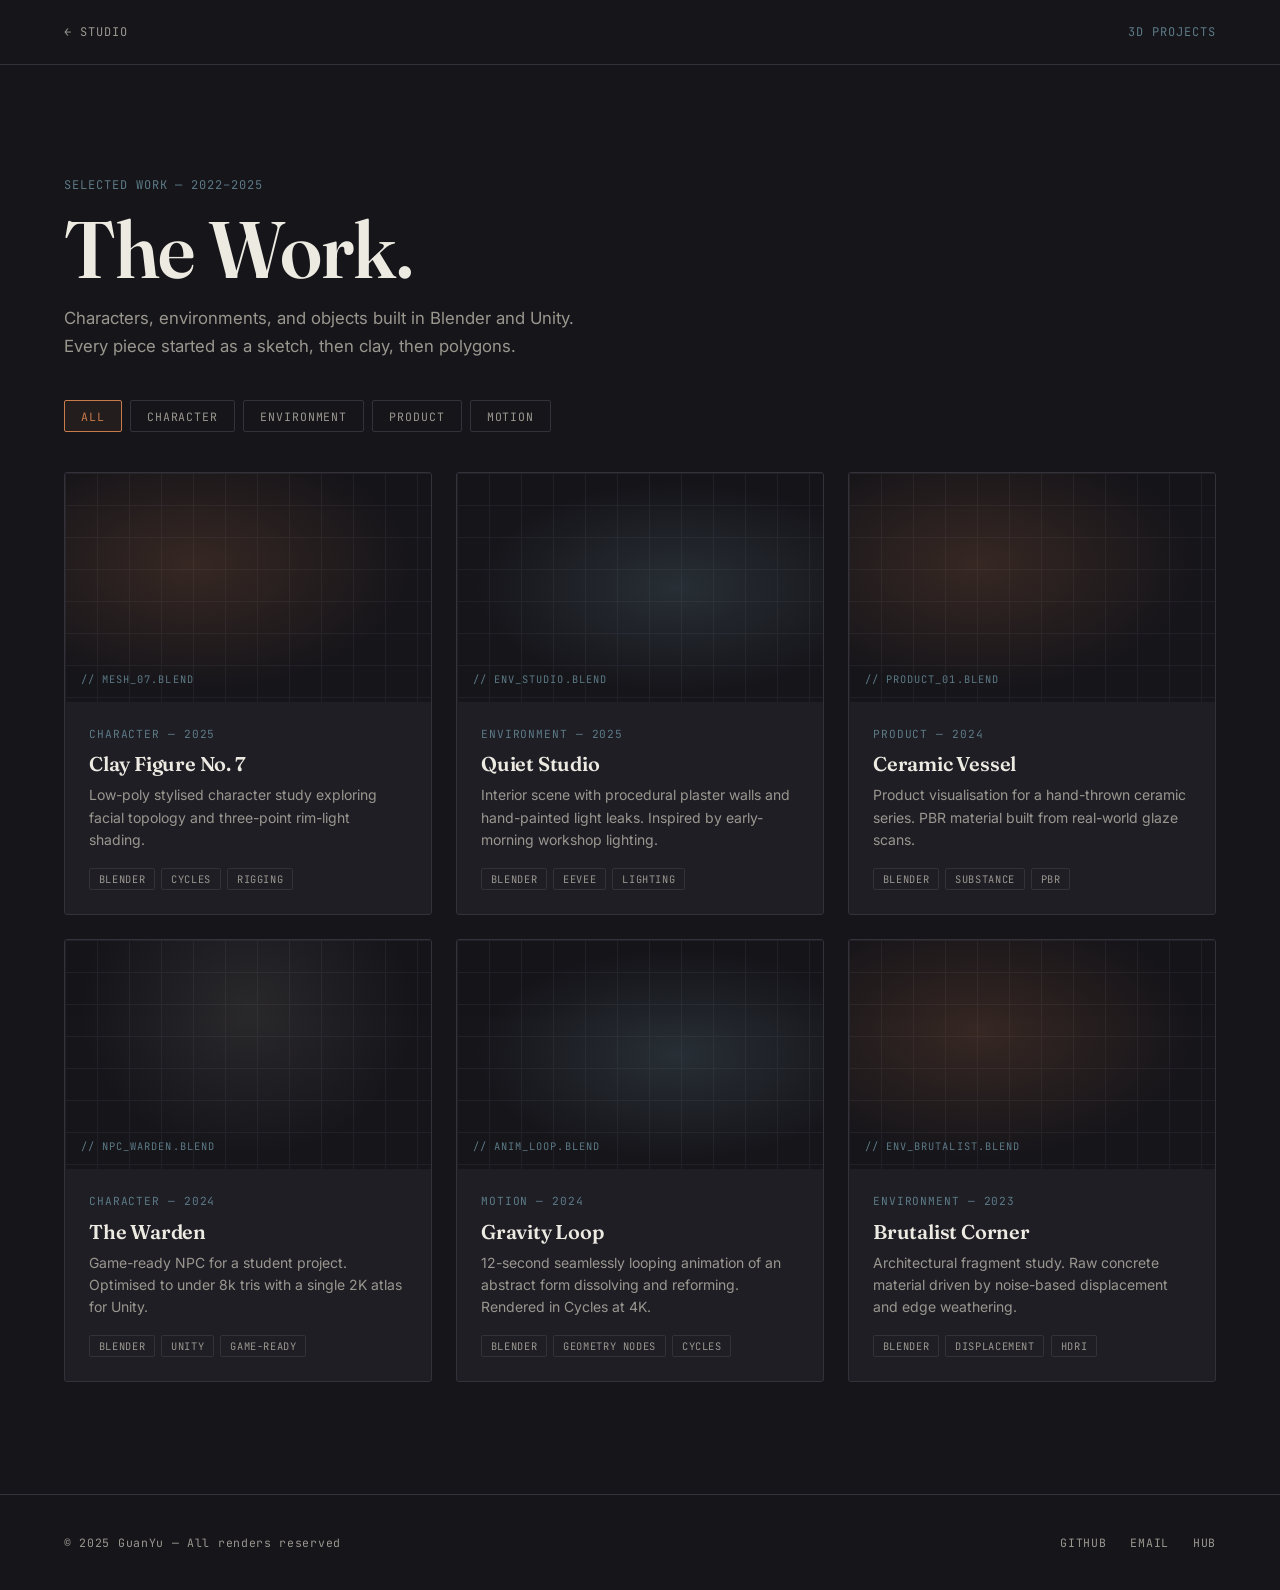
==== 3d-projects/index.html @ daf5a2da "Add complete portfolio site: intro, hub, 3D projects, and blog - Scroll-driven Three.js intro with 4" ====
<!doctype html>
<html lang="en">
<head>
  <meta charset="utf-8" />
  <meta name="viewport" content="width=device-width, initial-scale=1" />
  <title>GuanYu — 3D Projects</title>
  <link rel="preconnect" href="https://fonts.googleapis.com">
  <link href="https://fonts.googleapis.com/css2?family=Fraunces:wght@400;600;900&family=Inter:wght@400;500;600&family=JetBrains+Mono:wght@400;500&display=swap" rel="stylesheet">
  <link rel="stylesheet" href="../css/tokens.css">
  <link rel="stylesheet" href="../css/inner.css">
  <style>
    /* ── Filter bar ── */
    .filter-bar {
      display: flex;
      gap: var(--space-1);
      flex-wrap: wrap;
      margin-bottom: var(--space-4);
    }

    .filter-btn {
      font-family: var(--font-mono);
      font-size: 0.72rem;
      letter-spacing: 0.08em;
      text-transform: uppercase;
      padding: 0.45rem 1rem;
      background: transparent;
      border: 1px solid var(--line);
      border-radius: 2px;
      color: var(--ink-dim);
      cursor: pointer;
      transition: border-color 0.2s ease, color 0.2s ease, background 0.2s ease;
    }
    .filter-btn:hover,
    .filter-btn.is-active {
      border-color: var(--clay);
      color: var(--clay);
    }
    .filter-btn.is-active {
      background: rgba(201, 123, 74, 0.08);
    }

    /* ── Project grid ── */
    .project-grid {
      display: grid;
      grid-template-columns: repeat(auto-fill, minmax(300px, 1fr));
      gap: var(--space-3);
    }

    .project-card {
      background: var(--bg-raised);
      border: 1px solid var(--line);
      border-radius: 3px;
      overflow: hidden;
      transition: border-color 0.25s ease, transform 0.25s var(--ease-out);
      cursor: pointer;
    }
    .project-card:hover {
      border-color: var(--clay);
      transform: translateY(-3px);
    }

    /* Placeholder thumbnail — replaced by real <img> when assets are ready */
    .project-card__thumb {
      width: 100%;
      aspect-ratio: 16 / 10;
      background: var(--bg);
      position: relative;
      overflow: hidden;
    }
    .project-card__thumb::after {
      content: '';
      position: absolute;
      inset: 0;
      background: radial-gradient(ellipse at 35% 40%, rgba(201,123,74,0.18) 0%, transparent 65%);
    }

    /* Subtle wireframe grid overlay to evoke the viewport aesthetic */
    .project-card__thumb::before {
      content: '';
      position: absolute;
      inset: 0;
      background-image:
        linear-gradient(var(--line) 1px, transparent 1px),
        linear-gradient(90deg, var(--line) 1px, transparent 1px);
      background-size: 32px 32px;
      opacity: 0.4;
    }

    /* Each card gets a unique accent colour via its data-hue attribute */
    .project-card[data-hue="wire"] .project-card__thumb::after {
      background: radial-gradient(ellipse at 60% 50%, rgba(91,122,134,0.25) 0%, transparent 65%);
    }
    .project-card[data-hue="dim"] .project-card__thumb::after {
      background: radial-gradient(ellipse at 50% 30%, rgba(154,151,143,0.15) 0%, transparent 65%);
    }

    .project-card__label {
      position: absolute;
      bottom: var(--space-2);
      left: var(--space-2);
      font-family: var(--font-mono);
      font-size: 0.65rem;
      letter-spacing: 0.1em;
      text-transform: uppercase;
      color: var(--wire);
      z-index: 1;
    }

    .project-card__body {
      padding: var(--space-3);
      display: flex;
      flex-direction: column;
      gap: var(--space-1);
    }

    .project-card__meta {
      font-size: 0.7rem;
    }

    .project-card__title {
      font-family: var(--font-display);
      font-size: 1.25rem;
      font-weight: 600;
      color: var(--ink);
      margin: 0;
    }

    .project-card__desc {
      font-size: 0.875rem;
      line-height: 1.6;
      color: var(--ink-dim);
    }

    .project-card__tags {
      display: flex;
      gap: 0.4rem;
      flex-wrap: wrap;
      margin-top: var(--space-1);
    }

    .tag {
      font-family: var(--font-mono);
      font-size: 0.65rem;
      letter-spacing: 0.06em;
      text-transform: uppercase;
      padding: 0.2rem 0.55rem;
      border: 1px solid var(--line);
      border-radius: 2px;
      color: var(--ink-dim);
    }

    /* ── Hidden state for filter ── */
    .project-card.is-hidden {
      display: none;
    }

    @media (max-width: 600px) {
      .project-grid { grid-template-columns: 1fr; }
    }
  </style>
</head>
<body class="page-shell">

  <nav class="site-nav">
    <a href="../hub/" class="site-nav__back">← Studio</a>
    <span class="site-nav__label">3D Projects</span>
  </nav>

  <header class="page-hero">
    <span class="mono-label">selected work — 2022–2025</span>
    <h1 class="page-hero__title">The Work.</h1>
    <p class="page-hero__sub">Characters, environments, and objects built in Blender and Unity. Every piece started as a sketch, then clay, then polygons.</p>
  </header>

  <div class="page-content">
    <div class="filter-bar" role="group" aria-label="Filter projects by category">
      <button class="filter-btn is-active" data-filter="all">All</button>
      <button class="filter-btn" data-filter="character">Character</button>
      <button class="filter-btn" data-filter="environment">Environment</button>
      <button class="filter-btn" data-filter="product">Product</button>
      <button class="filter-btn" data-filter="motion">Motion</button>
    </div>

    <section class="project-grid" id="project-grid">

      <article class="project-card" data-category="character" data-hue="clay">
        <div class="project-card__thumb">
          <span class="project-card__label">// mesh_07.blend</span>
        </div>
        <div class="project-card__body">
          <p class="mono-label project-card__meta">Character — 2025</p>
          <h2 class="project-card__title">Clay Figure No. 7</h2>
          <p class="project-card__desc">Low-poly stylised character study exploring facial topology and three-point rim-light shading.</p>
          <div class="project-card__tags">
            <span class="tag">Blender</span>
            <span class="tag">Cycles</span>
            <span class="tag">Rigging</span>
          </div>
        </div>
      </article>

      <article class="project-card" data-category="environment" data-hue="wire">
        <div class="project-card__thumb">
          <span class="project-card__label">// env_studio.blend</span>
        </div>
        <div class="project-card__body">
          <p class="mono-label project-card__meta">Environment — 2025</p>
          <h2 class="project-card__title">Quiet Studio</h2>
          <p class="project-card__desc">Interior scene with procedural plaster walls and hand-painted light leaks. Inspired by early-morning workshop lighting.</p>
          <div class="project-card__tags">
            <span class="tag">Blender</span>
            <span class="tag">EEVEE</span>
            <span class="tag">Lighting</span>
          </div>
        </div>
      </article>

      <article class="project-card" data-category="product" data-hue="clay">
        <div class="project-card__thumb">
          <span class="project-card__label">// product_01.blend</span>
        </div>
        <div class="project-card__body">
          <p class="mono-label project-card__meta">Product — 2024</p>
          <h2 class="project-card__title">Ceramic Vessel</h2>
          <p class="project-card__desc">Product visualisation for a hand-thrown ceramic series. PBR material built from real-world glaze scans.</p>
          <div class="project-card__tags">
            <span class="tag">Blender</span>
            <span class="tag">Substance</span>
            <span class="tag">PBR</span>
          </div>
        </div>
      </article>

      <article class="project-card" data-category="character" data-hue="dim">
        <div class="project-card__thumb">
          <span class="project-card__label">// npc_warden.blend</span>
        </div>
        <div class="project-card__body">
          <p class="mono-label project-card__meta">Character — 2024</p>
          <h2 class="project-card__title">The Warden</h2>
          <p class="project-card__desc">Game-ready NPC for a student project. Optimised to under 8k tris with a single 2K atlas for Unity.</p>
          <div class="project-card__tags">
            <span class="tag">Blender</span>
            <span class="tag">Unity</span>
            <span class="tag">Game-ready</span>
          </div>
        </div>
      </article>

      <article class="project-card" data-category="motion" data-hue="wire">
        <div class="project-card__thumb">
          <span class="project-card__label">// anim_loop.blend</span>
        </div>
        <div class="project-card__body">
          <p class="mono-label project-card__meta">Motion — 2024</p>
          <h2 class="project-card__title">Gravity Loop</h2>
          <p class="project-card__desc">12-second seamlessly looping animation of an abstract form dissolving and reforming. Rendered in Cycles at 4K.</p>
          <div class="project-card__tags">
            <span class="tag">Blender</span>
            <span class="tag">Geometry Nodes</span>
            <span class="tag">Cycles</span>
          </div>
        </div>
      </article>

      <article class="project-card" data-category="environment" data-hue="clay">
        <div class="project-card__thumb">
          <span class="project-card__label">// env_brutalist.blend</span>
        </div>
        <div class="project-card__body">
          <p class="mono-label project-card__meta">Environment — 2023</p>
          <h2 class="project-card__title">Brutalist Corner</h2>
          <p class="project-card__desc">Architectural fragment study. Raw concrete material driven by noise-based displacement and edge weathering.</p>
          <div class="project-card__tags">
            <span class="tag">Blender</span>
            <span class="tag">Displacement</span>
            <span class="tag">HDRI</span>
          </div>
        </div>
      </article>

    </section>
  </div>

  <footer class="site-footer">
    <span class="site-footer__copy">© 2025 GuanYu — All renders reserved</span>
    <nav class="site-footer__links">
      <a href="https://github.com/ChinGuanyu" target="_blank" rel="noopener">GitHub</a>
      <a href="mailto:guanyu1253@gmail.com">Email</a>
      <a href="../hub/">Hub</a>
    </nav>
  </footer>

  <script>
    const btns = document.querySelectorAll('.filter-btn');
    const cards = document.querySelectorAll('.project-card');

    btns.forEach(btn => {
      btn.addEventListener('click', () => {
        btns.forEach(b => b.classList.remove('is-active'));
        btn.classList.add('is-active');
        const filter = btn.dataset.filter;
        cards.forEach(card => {
          if (filter === 'all' || card.dataset.category === filter) {
            card.classList.remove('is-hidden');
          } else {
            card.classList.add('is-hidden');
          }
        });
      });
    });
  </script>
</body>
</html>
---- css/tokens.css ----
/*
  GuanYuPortfolio — Design Tokens
  ---------------------------------
  Direction: a sculptor's dark studio / 3D viewport.
  The background reads like a modeling app's viewport — warm graphite,
  never pure black — so an object placed on it feels lit, not pasted on.

  Color:
    --clay        #C97B4A   — signature accent: warm terracotta/clay, evokes
                               raw sculpting material. Used sparingly: one
                               button, one underline, one glow.
    --bg          #16151A   — warm graphite, not pure black
    --bg-raised   #1F1E25   — panels, cards
    --line        #33323B   — hairline borders / dividers
    --ink         #EDEAE2   — primary text, warm off-white (not pure white)
    --ink-dim     #9A978F   — secondary text
    --wire        #5B7A86   — cool desaturated teal — used ONLY for technical
                               labels/wireframe-style annotations, never for
                               body copy. Evokes viewport grid/axis lines.

  Type:
    display  — 'Fraunces' (serif, has a sculpted, carved-letterform quality
               at high weights — used with restraint, large sizes only)
    body     — 'Inter' (clean grotesque, does the talking)
    mono     — 'JetBrains Mono' (technical labels, coordinates, captions —
               reinforces the "viewport HUD" feeling)
*/

:root {
  --clay: #C97B4A;
  --clay-dim: #8a5535;
  --bg: #16151A;
  --bg-raised: #1F1E25;
  --line: #33323B;
  --ink: #EDEAE2;
  --ink-dim: #9A978F;
  --wire: #5B7A86;

  --font-display: 'Fraunces', Georgia, serif;
  --font-body: 'Inter', -apple-system, sans-serif;
  --font-mono: 'JetBrains Mono', 'Courier New', monospace;

  --space-1: 0.5rem;
  --space-2: 1rem;
  --space-3: 1.5rem;
  --space-4: 2.5rem;
  --space-5: 4rem;
  --space-6: 7rem;

  --ease-out: cubic-bezier(0.16, 1, 0.3, 1);
}

* { box-sizing: border-box; }

html, body {
  margin: 0;
  padding: 0;
  background: var(--bg);
  color: var(--ink);
  font-family: var(--font-body);
  -webkit-font-smoothing: antialiased;
}

h1, h2, h3 {
  font-family: var(--font-display);
  font-weight: 600;
  letter-spacing: -0.01em;
  margin: 0;
}

p {
  margin: 0;
  color: var(--ink-dim);
  line-height: 1.6;
}

.mono-label {
  font-family: var(--font-mono);
  font-size: 0.75rem;
  letter-spacing: 0.08em;
  text-transform: uppercase;
  color: var(--wire);
}

a {
  color: var(--ink);
  text-decoration: none;
}

/* Respect reduced motion preference site-wide */
@media (prefers-reduced-motion: reduce) {
  *, *::before, *::after {
    animation-duration: 0.001ms !important;
    animation-iteration-count: 1 !important;
    transition-duration: 0.001ms !important;
    scroll-behavior: auto !important;
  }
}

/* Visible keyboard focus, everywhere */
a:focus-visible,
button:focus-visible {
  outline: 2px solid var(--clay);
  outline-offset: 3px;
}
---- css/inner.css ----
/*
  Shared styles for inner pages: hub, 3d-projects, blog.
  Extends tokens.css — always loaded after it.
*/

/* ── Layout shell ── */
.page-shell {
  min-height: 100vh;
  display: flex;
  flex-direction: column;
}

/* ── Site nav ── */
.site-nav {
  display: flex;
  align-items: center;
  justify-content: space-between;
  padding: var(--space-3) var(--space-5);
  border-bottom: 1px solid var(--line);
  position: sticky;
  top: 0;
  background: var(--bg);
  z-index: 10;
}

.site-nav__back {
  display: inline-flex;
  align-items: center;
  gap: 0.4rem;
  color: var(--ink-dim);
  font-family: var(--font-mono);
  font-size: 0.75rem;
  letter-spacing: 0.08em;
  text-transform: uppercase;
  transition: color 0.2s ease;
}
.site-nav__back:hover { color: var(--clay); }

.site-nav__label {
  font-family: var(--font-mono);
  font-size: 0.75rem;
  letter-spacing: 0.08em;
  text-transform: uppercase;
  color: var(--wire);
}

/* ── Page hero ── */
.page-hero {
  padding: var(--space-6) var(--space-5) var(--space-4);
  max-width: 820px;
}

.page-hero .mono-label {
  margin-bottom: var(--space-2);
  display: block;
}

.page-hero__title {
  font-size: clamp(2.5rem, 7vw, 5rem);
  line-height: 1.0;
  color: var(--ink);
  margin-bottom: var(--space-2);
}

.page-hero__sub {
  font-size: 1.05rem;
  color: var(--ink-dim);
  max-width: 520px;
  line-height: 1.65;
}

/* ── Page content wrapper ── */
.page-content {
  flex: 1;
  padding: 0 var(--space-5) var(--space-6);
}

/* ── Site footer ── */
.site-footer {
  padding: var(--space-4) var(--space-5);
  border-top: 1px solid var(--line);
  display: flex;
  align-items: center;
  justify-content: space-between;
  gap: var(--space-2);
}

.site-footer__copy {
  font-family: var(--font-mono);
  font-size: 0.72rem;
  letter-spacing: 0.06em;
  color: var(--ink-dim);
}

.site-footer__links {
  display: flex;
  gap: var(--space-3);
}

.site-footer__links a {
  font-family: var(--font-mono);
  font-size: 0.72rem;
  letter-spacing: 0.06em;
  text-transform: uppercase;
  color: var(--ink-dim);
  transition: color 0.2s ease;
}
.site-footer__links a:hover { color: var(--clay); }

/* ── Divider ── */
.rule {
  border: none;
  border-top: 1px solid var(--line);
  margin: 0;
}

@media (max-width: 680px) {
  .site-nav { padding: var(--space-2) var(--space-3); }
  .page-hero { padding: var(--space-5) var(--space-3) var(--space-3); }
  .page-content { padding: 0 var(--space-3) var(--space-5); }
  .site-footer { padding: var(--space-3); flex-direction: column; align-items: flex-start; }
}
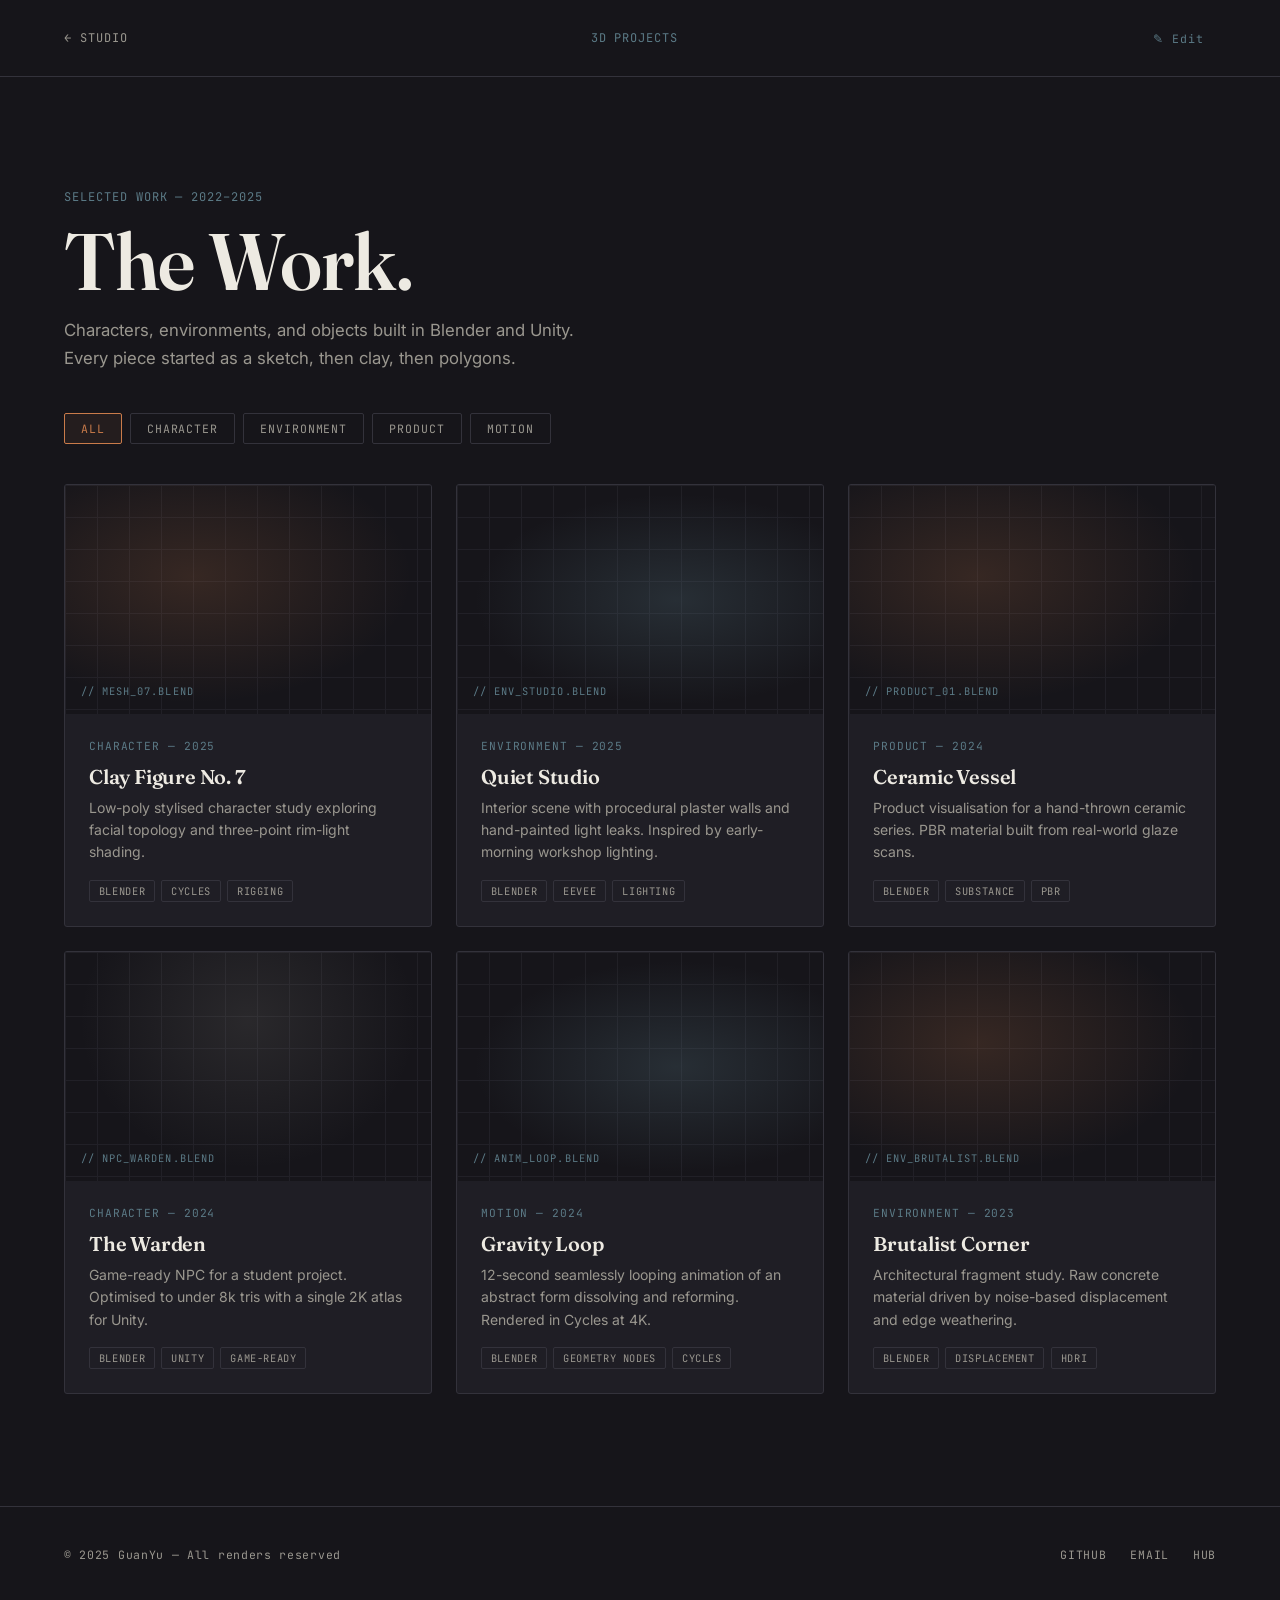
==== commit 706137a1: "Add browser-based CMS editor mode - Edit key (✎) in nav on all pages; fixed bottom-right on intro - " ====
--- a/3d-projects/index.html
+++ b/3d-projects/index.html
@@ -8,6 +8,7 @@
   <link href="https://fonts.googleapis.com/css2?family=Fraunces:wght@400;600;900&family=Inter:wght@400;500;600&family=JetBrains+Mono:wght@400;500&display=swap" rel="stylesheet">
   <link rel="stylesheet" href="../css/tokens.css">
   <link rel="stylesheet" href="../css/inner.css">
+  <link rel="stylesheet" href="../css/editor.css">
   <style>
     /* ── Filter bar ── */
     .filter-bar {
@@ -292,23 +293,28 @@
   </footer>
 
   <script>
-    const btns = document.querySelectorAll('.filter-btn');
-    const cards = document.querySelectorAll('.project-card');
-
-    btns.forEach(btn => {
+    // Static filter — editor.js re-wires dynamic cards after it loads
+    document.querySelectorAll('.filter-btn').forEach(btn => {
       btn.addEventListener('click', () => {
-        btns.forEach(b => b.classList.remove('is-active'));
+        document.querySelectorAll('.filter-btn').forEach(b => b.classList.remove('is-active'));
         btn.classList.add('is-active');
         const filter = btn.dataset.filter;
-        cards.forEach(card => {
-          if (filter === 'all' || card.dataset.category === filter) {
-            card.classList.remove('is-hidden');
-          } else {
-            card.classList.add('is-hidden');
-          }
+        document.querySelectorAll('.project-card').forEach(card => {
+          card.classList.toggle('is-hidden',
+            filter !== 'all' && card.dataset.category !== filter);
         });
       });
     });
   </script>
+
+  <script type="importmap">
+    {
+      "imports": {
+        "three": "https://unpkg.com/three@0.160.0/build/three.module.js",
+        "three/addons/": "https://unpkg.com/three@0.160.0/examples/jsm/"
+      }
+    }
+  </script>
+  <script type="module" src="../js/editor.js"></script>
 </body>
 </html>
--- a/css/editor.css
+++ b/css/editor.css
@@ -0,0 +1,396 @@
+/*
+  Editor mode styles — loaded on every page alongside tokens.css and inner.css.
+  All editor UI is hidden by default; only visible when .editor-active is on <body>
+  or for always-visible elements like .editor-key.
+*/
+
+/* ── Edit key button (always visible, top-right of nav) ── */
+.editor-key {
+  font-family: var(--font-mono);
+  font-size: 0.72rem;
+  letter-spacing: 0.08em;
+  color: var(--wire);
+  background: transparent;
+  border: 1px solid transparent;
+  border-radius: 2px;
+  padding: 0.35rem 0.7rem;
+  cursor: pointer;
+  transition: color 0.2s ease, border-color 0.2s ease;
+  flex-shrink: 0;
+}
+.editor-key:hover {
+  color: var(--clay);
+  border-color: var(--clay);
+}
+
+/* On intro page the edit key is fixed bottom-right (no .site-nav) */
+.editor-key--fixed {
+  position: fixed;
+  bottom: var(--space-3);
+  right: var(--space-3);
+  z-index: 10;
+  background: var(--bg);
+  border-color: var(--line);
+}
+
+/* ── Active editor indicator ── */
+body.editor-active .site-nav {
+  border-bottom-color: var(--clay);
+}
+
+.editor-badge {
+  display: none;
+  font-family: var(--font-mono);
+  font-size: 0.65rem;
+  letter-spacing: 0.1em;
+  text-transform: uppercase;
+  color: var(--clay);
+  padding: 0.2rem 0.55rem;
+  border: 1px solid var(--clay);
+  border-radius: 2px;
+  background: rgba(201,123,74,0.08);
+}
+body.editor-active .editor-badge {
+  display: inline-block;
+}
+
+/* ── Modal backdrop ── */
+.editor-modal {
+  position: fixed;
+  inset: 0;
+  background: rgba(22, 21, 26, 0.88);
+  backdrop-filter: blur(4px);
+  z-index: 100;
+  display: flex;
+  align-items: center;
+  justify-content: center;
+  opacity: 0;
+  pointer-events: none;
+  transition: opacity 0.2s ease;
+}
+.editor-modal.is-open {
+  opacity: 1;
+  pointer-events: auto;
+}
+
+/* ── Modal card ── */
+.editor-modal__card {
+  background: var(--bg-raised);
+  border: 1px solid var(--clay);
+  border-radius: 3px;
+  padding: var(--space-4);
+  width: min(460px, calc(100vw - 2rem));
+  display: flex;
+  flex-direction: column;
+  gap: var(--space-3);
+  transform: translateY(12px);
+  transition: transform 0.25s var(--ease-out);
+}
+.editor-modal.is-open .editor-modal__card {
+  transform: translateY(0);
+}
+
+.editor-modal__card--wide {
+  width: min(640px, calc(100vw - 2rem));
+}
+
+.editor-modal__header {
+  display: flex;
+  align-items: center;
+  justify-content: space-between;
+}
+
+.editor-modal__title {
+  font-family: var(--font-mono);
+  font-size: 0.72rem;
+  letter-spacing: 0.1em;
+  text-transform: uppercase;
+  color: var(--wire);
+}
+
+.editor-modal__close {
+  background: transparent;
+  border: none;
+  color: var(--ink-dim);
+  font-size: 1.2rem;
+  cursor: pointer;
+  padding: 0.2rem 0.4rem;
+  line-height: 1;
+  transition: color 0.2s ease;
+}
+.editor-modal__close:hover { color: var(--clay); }
+
+/* ── Form fields ── */
+.editor-form {
+  display: flex;
+  flex-direction: column;
+  gap: var(--space-2);
+}
+
+.editor-field {
+  display: flex;
+  flex-direction: column;
+  gap: 0.4rem;
+}
+
+.editor-field label {
+  font-family: var(--font-mono);
+  font-size: 0.68rem;
+  letter-spacing: 0.08em;
+  text-transform: uppercase;
+  color: var(--wire);
+}
+
+.editor-field input,
+.editor-field textarea,
+.editor-field select {
+  background: var(--bg);
+  border: 1px solid var(--line);
+  border-radius: 2px;
+  color: var(--ink);
+  font-family: var(--font-body);
+  font-size: 0.9rem;
+  padding: 0.6rem 0.8rem;
+  transition: border-color 0.2s ease;
+  outline: none;
+  width: 100%;
+  box-sizing: border-box;
+}
+.editor-field input:focus,
+.editor-field textarea:focus,
+.editor-field select:focus {
+  border-color: var(--clay);
+}
+.editor-field textarea {
+  resize: vertical;
+  min-height: 80px;
+}
+.editor-field select {
+  appearance: none;
+  cursor: pointer;
+  background-image: url("data:image/svg+xml,%3Csvg xmlns='http://www.w3.org/2000/svg' width='12' height='8' viewBox='0 0 12 8'%3E%3Cpath d='M1 1l5 5 5-5' stroke='%239A978F' stroke-width='1.5' fill='none'/%3E%3C/svg%3E");
+  background-repeat: no-repeat;
+  background-position: right 0.8rem center;
+  padding-right: 2rem;
+}
+
+.editor-field__row {
+  display: grid;
+  grid-template-columns: 1fr 1fr;
+  gap: var(--space-2);
+}
+
+/* ── Login error message ── */
+.editor-error {
+  font-family: var(--font-mono);
+  font-size: 0.72rem;
+  color: #e05a5a;
+  display: none;
+}
+.editor-error.is-visible { display: block; }
+
+/* Shake animation on failed login */
+@keyframes shake {
+  0%, 100% { transform: translateX(0); }
+  25% { transform: translateX(-6px); }
+  75% { transform: translateX(6px); }
+}
+.editor-modal__card.shake {
+  animation: shake 0.35s ease;
+}
+
+/* ── Submit / action buttons ── */
+.editor-btn {
+  font-family: var(--font-mono);
+  font-size: 0.78rem;
+  letter-spacing: 0.08em;
+  text-transform: uppercase;
+  padding: 0.75rem 1.8rem;
+  border-radius: 2px;
+  cursor: pointer;
+  transition: background 0.2s ease, color 0.2s ease, border-color 0.2s ease;
+}
+.editor-btn--primary {
+  background: var(--clay);
+  color: var(--bg);
+  border: 1px solid var(--clay);
+}
+.editor-btn--primary:hover {
+  background: var(--clay-dim);
+  border-color: var(--clay-dim);
+}
+.editor-btn--ghost {
+  background: transparent;
+  color: var(--ink-dim);
+  border: 1px solid var(--line);
+}
+.editor-btn--ghost:hover {
+  border-color: var(--clay);
+  color: var(--clay);
+}
+
+.editor-btn-row {
+  display: flex;
+  gap: var(--space-2);
+  justify-content: flex-end;
+  margin-top: var(--space-1);
+}
+
+/* ── Upload dropzone ── */
+.upload-dropzone {
+  border: 1px dashed var(--clay);
+  border-radius: 3px;
+  padding: var(--space-4);
+  text-align: center;
+  cursor: pointer;
+  transition: background 0.2s ease, border-color 0.2s ease;
+  display: flex;
+  flex-direction: column;
+  align-items: center;
+  gap: var(--space-1);
+}
+.upload-dropzone:hover,
+.upload-dropzone.drag-over {
+  background: rgba(201,123,74,0.06);
+  border-style: solid;
+}
+.upload-dropzone__icon {
+  font-size: 1.6rem;
+  color: var(--clay);
+  line-height: 1;
+}
+.upload-dropzone__label {
+  font-family: var(--font-mono);
+  font-size: 0.72rem;
+  letter-spacing: 0.06em;
+  color: var(--ink-dim);
+}
+.upload-dropzone__sub {
+  font-family: var(--font-mono);
+  font-size: 0.65rem;
+  color: var(--wire);
+}
+.upload-dropzone__filename {
+  font-family: var(--font-mono);
+  font-size: 0.72rem;
+  color: var(--clay);
+  display: none;
+}
+.upload-dropzone.has-file .upload-dropzone__filename { display: block; }
+.upload-dropzone.has-file .upload-dropzone__label,
+.upload-dropzone.has-file .upload-dropzone__sub { display: none; }
+
+/* ── "Add Content" button (hidden until editor-active) ── */
+.add-content-btn {
+  display: none;
+  align-items: center;
+  gap: 0.5rem;
+  font-family: var(--font-mono);
+  font-size: 0.72rem;
+  letter-spacing: 0.08em;
+  text-transform: uppercase;
+  padding: 0.55rem 1.2rem;
+  background: transparent;
+  border: 1px dashed var(--clay);
+  border-radius: 2px;
+  color: var(--clay);
+  cursor: pointer;
+  margin-bottom: var(--space-3);
+  transition: background 0.2s ease;
+}
+.add-content-btn:hover { background: rgba(201,123,74,0.08); }
+body.editor-active .add-content-btn { display: inline-flex; }
+
+/* ── Per-card editor overlay ── */
+.project-card {
+  position: relative; /* ensure overlay positions correctly */
+}
+
+.card-editor-controls {
+  position: absolute;
+  top: var(--space-2);
+  right: var(--space-2);
+  display: none;
+  gap: 0.4rem;
+  z-index: 5;
+}
+
+body.editor-active .project-card[data-dynamic] .card-editor-controls {
+  display: flex;
+}
+
+/* Show controls on card hover too */
+body.editor-active .project-card[data-dynamic]:hover .card-editor-controls {
+  display: flex;
+}
+
+.card-ctrl-btn {
+  width: 28px;
+  height: 28px;
+  display: flex;
+  align-items: center;
+  justify-content: center;
+  border-radius: 2px;
+  border: 1px solid var(--line);
+  background: var(--bg);
+  color: var(--ink-dim);
+  cursor: pointer;
+  font-size: 0.75rem;
+  transition: background 0.15s ease, border-color 0.15s ease, color 0.15s ease;
+}
+.card-ctrl-btn:hover { background: var(--bg-raised); }
+.card-ctrl-btn--edit:hover { border-color: var(--clay); color: var(--clay); }
+.card-ctrl-btn--delete:hover { border-color: #e05a5a; color: #e05a5a; }
+
+/* ── FBX canvas inside project card thumb ── */
+.project-card__thumb canvas {
+  position: absolute;
+  inset: 0;
+  width: 100% !important;
+  height: 100% !important;
+}
+
+/* ── Image inside project card thumb ── */
+.project-card__thumb img {
+  position: absolute;
+  inset: 0;
+  width: 100%;
+  height: 100%;
+  object-fit: cover;
+}
+
+/* ── Post row editor controls ── */
+.post-row,
+.post-featured {
+  position: relative;
+}
+
+.post-editor-controls {
+  position: absolute;
+  top: var(--space-2);
+  right: 0;
+  display: none;
+  gap: 0.4rem;
+}
+body.editor-active .post-row[data-dynamic] .post-editor-controls,
+body.editor-active .post-featured[data-dynamic] .post-editor-controls {
+  display: flex;
+}
+
+/* ── Logout button (replaces edit key when active) ── */
+.editor-logout {
+  display: none;
+  font-family: var(--font-mono);
+  font-size: 0.72rem;
+  letter-spacing: 0.08em;
+  color: var(--ink-dim);
+  background: transparent;
+  border: 1px solid var(--line);
+  border-radius: 2px;
+  padding: 0.35rem 0.7rem;
+  cursor: pointer;
+  transition: color 0.2s ease, border-color 0.2s ease;
+}
+.editor-logout:hover { color: #e05a5a; border-color: #e05a5a; }
+body.editor-active .editor-logout { display: inline-block; }
+body.editor-active .editor-key:not(.editor-key--fixed) { display: none; }
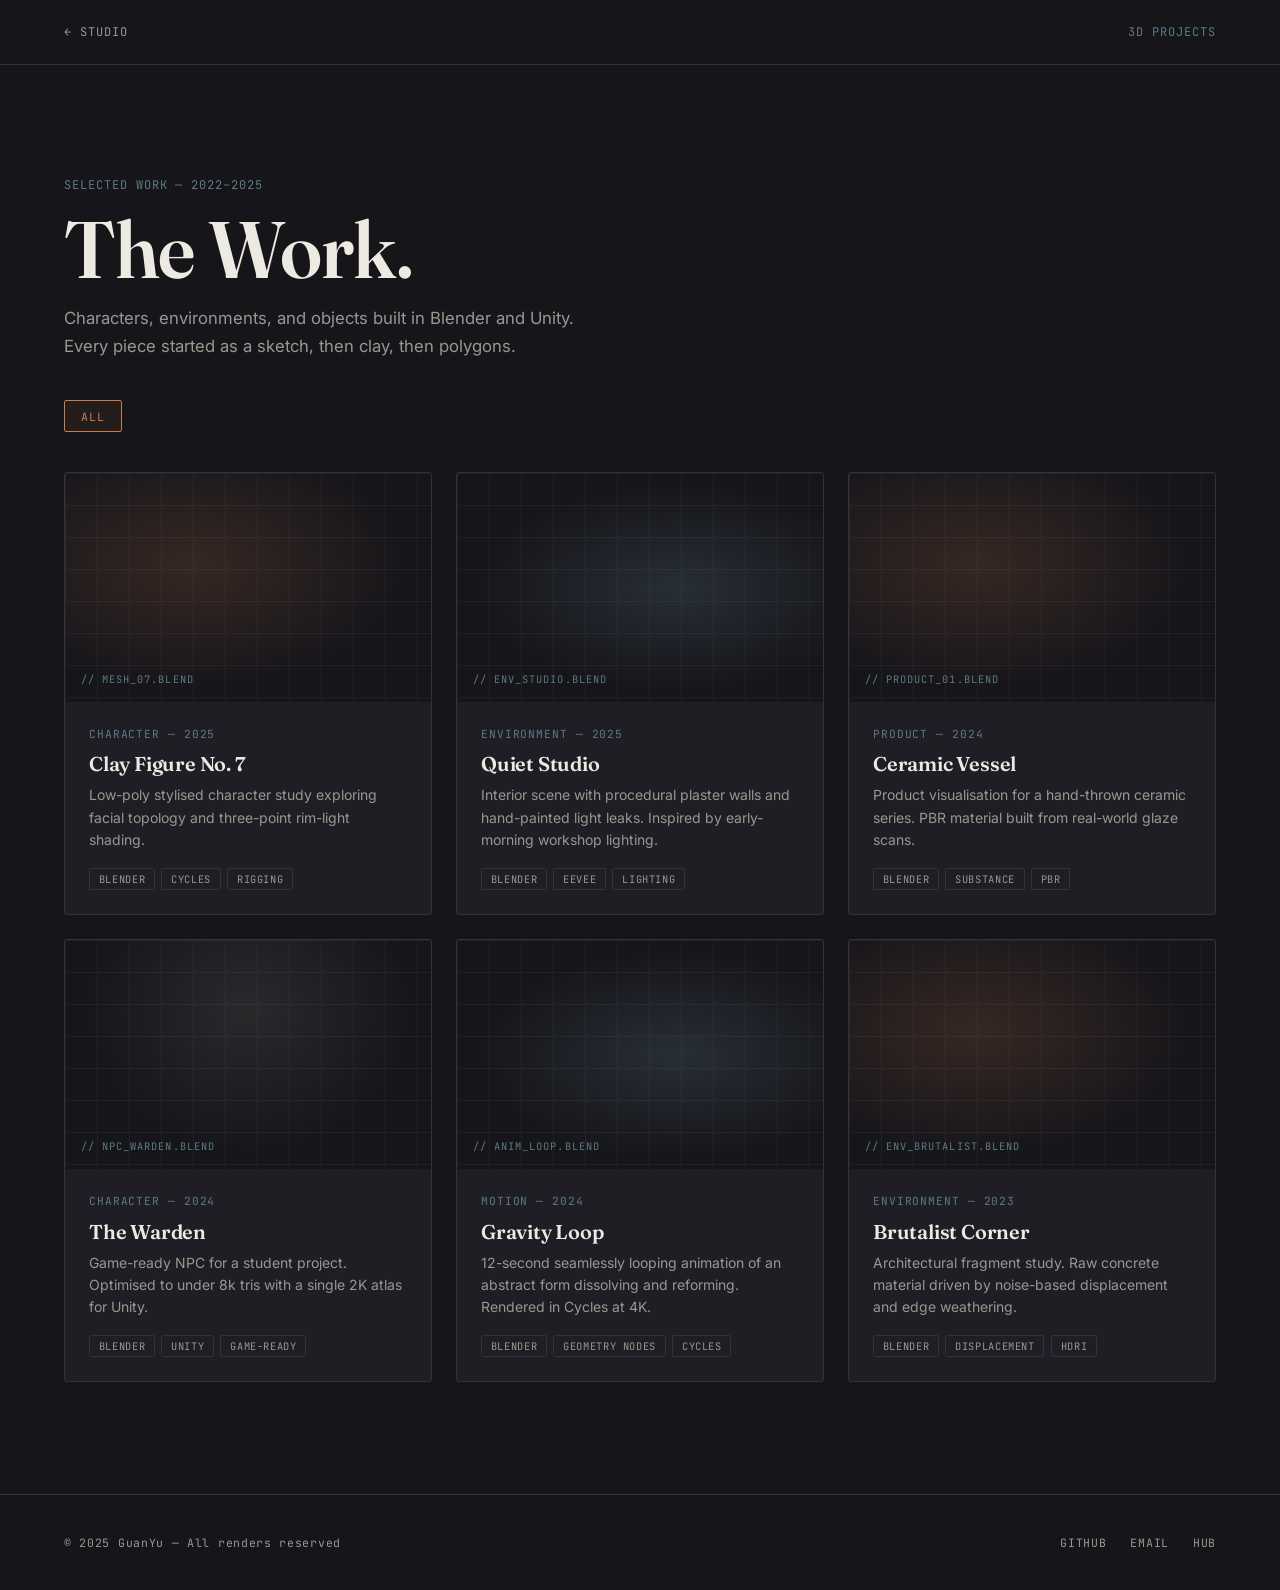
==== commit fdd2fdd8: "Self-managed project filter tags (no presets) Replaced the hardcoded CHARACTER/ENVIRONMENT/PRODUCT/M" ====
--- a/3d-projects/index.html
+++ b/3d-projects/index.html
@@ -175,11 +175,7 @@
 
   <div class="page-content">
     <div class="filter-bar" role="group" aria-label="Filter projects by category">
-      <button class="filter-btn is-active" data-filter="all">All</button>
-      <button class="filter-btn" data-filter="character">Character</button>
-      <button class="filter-btn" data-filter="environment">Environment</button>
-      <button class="filter-btn" data-filter="product">Product</button>
-      <button class="filter-btn" data-filter="motion">Motion</button>
+      <button class="filter-btn is-active" data-filter="all"><span class="filter-btn__label">All</span></button>
     </div>
 
     <section class="project-grid" id="project-grid">
@@ -292,21 +288,6 @@
     </nav>
   </footer>
 
-  <script>
-    // Static filter — editor.js re-wires dynamic cards after it loads
-    document.querySelectorAll('.filter-btn').forEach(btn => {
-      btn.addEventListener('click', () => {
-        document.querySelectorAll('.filter-btn').forEach(b => b.classList.remove('is-active'));
-        btn.classList.add('is-active');
-        const filter = btn.dataset.filter;
-        document.querySelectorAll('.project-card').forEach(card => {
-          card.classList.toggle('is-hidden',
-            filter !== 'all' && card.dataset.category !== filter);
-        });
-      });
-    });
-  </script>
-
   <script type="importmap">
     {
       "imports": {
--- a/css/editor.css
+++ b/css/editor.css
@@ -4,34 +4,12 @@
   or for always-visible elements like .editor-key.
 */
 
-/* ── Edit key button (always visible, top-right of nav) ── */
-.editor-key {
-  font-family: var(--font-mono);
-  font-size: 0.72rem;
-  letter-spacing: 0.08em;
-  color: var(--wire);
-  background: transparent;
-  border: 1px solid transparent;
-  border-radius: 2px;
-  padding: 0.35rem 0.7rem;
-  cursor: pointer;
-  transition: color 0.2s ease, border-color 0.2s ease;
-  flex-shrink: 0;
-}
-.editor-key:hover {
-  color: var(--clay);
-  border-color: var(--clay);
-}
-
-/* On intro page the edit key is fixed bottom-right (no .site-nav) */
-.editor-key--fixed {
-  position: fixed;
-  bottom: var(--space-3);
-  right: var(--space-3);
-  z-index: 10;
-  background: var(--bg);
-  border-color: var(--line);
-}
+/*
+  Edit key removed from visible UI.
+  Access editor via: Ctrl+Shift+E
+  (no visible button — site stays clean for visitors)
+*/
+.editor-key { display: none; }
 
 /* ── Active editor indicator ── */
 body.editor-active .site-nav {
@@ -52,6 +30,22 @@
 }
 body.editor-active .editor-badge {
   display: inline-block;
+}
+
+/* ── Inline-editable text (page titles, descriptions, static cards) ── */
+body.editor-active .editable-text {
+  cursor: text;
+  border-radius: 2px;
+  transition: background 0.15s ease, box-shadow 0.15s ease;
+}
+body.editor-active .editable-text:hover {
+  background: rgba(201, 123, 74, 0.06);
+  box-shadow: inset 0 0 0 1px rgba(201, 123, 74, 0.3);
+}
+body.editor-active .editable-text:focus {
+  outline: none;
+  background: rgba(201, 123, 74, 0.1);
+  box-shadow: inset 0 0 0 1px var(--clay);
 }
 
 /* ── Modal backdrop ── */
@@ -315,12 +309,7 @@
   z-index: 5;
 }
 
-body.editor-active .project-card[data-dynamic] .card-editor-controls {
-  display: flex;
-}
-
-/* Show controls on card hover too */
-body.editor-active .project-card[data-dynamic]:hover .card-editor-controls {
+body.editor-active .project-card .card-editor-controls {
   display: flex;
 }
 
@@ -358,6 +347,240 @@
   height: 100%;
   object-fit: cover;
 }
+
+/* When a static card has uploaded media, drop the placeholder grid/gradient */
+.project-card.has-media .project-card__thumb::before,
+.project-card.has-media .project-card__thumb::after {
+  display: none;
+}
+
+/* ── Static-card media uploader overlay ── */
+.thumb-upload {
+  position: absolute;
+  inset: 0;
+  z-index: 4;
+  display: none;
+  flex-direction: column;
+  align-items: center;
+  justify-content: center;
+  gap: 0.6rem;
+  background: rgba(22, 21, 26, 0.72);
+  cursor: pointer;
+  text-align: center;
+  padding: var(--space-2);
+}
+body.editor-active .project-card__thumb:hover .thumb-upload {
+  display: flex;
+}
+.thumb-upload__pick {
+  font-family: var(--font-mono);
+  font-size: 0.72rem;
+  letter-spacing: 0.06em;
+  color: var(--clay);
+}
+.thumb-upload__remove {
+  display: none;
+  font-family: var(--font-mono);
+  font-size: 0.65rem;
+  letter-spacing: 0.06em;
+  text-transform: uppercase;
+  color: var(--ink-dim);
+  background: transparent;
+  border: 1px solid var(--line);
+  border-radius: 2px;
+  padding: 0.3rem 0.7rem;
+  cursor: pointer;
+  transition: color 0.15s ease, border-color 0.15s ease;
+}
+.thumb-upload__remove:hover { color: #e05a5a; border-color: #e05a5a; }
+.project-card.has-media .thumb-upload__remove { display: inline-block; }
+
+/* ── User-defined filter tags ── */
+.filter-item { position: relative; display: inline-flex; }
+
+.filter-del {
+  display: none;
+  position: absolute;
+  top: -7px;
+  right: -7px;
+  width: 18px;
+  height: 18px;
+  align-items: center;
+  justify-content: center;
+  background: var(--bg-raised);
+  color: var(--ink-dim);
+  border: 1px solid var(--line);
+  border-radius: 50%;
+  cursor: pointer;
+  font-size: 0.8rem;
+  line-height: 1;
+  z-index: 2;
+  transition: color 0.15s ease, border-color 0.15s ease;
+}
+.filter-del:hover { color: #e05a5a; border-color: #e05a5a; }
+body.editor-active .filter-del { display: flex; }
+
+.filter-add {
+  display: none;
+  font-family: var(--font-mono);
+  font-size: 0.85rem;
+  line-height: 1;
+  padding: 0.45rem 0.9rem;
+  background: transparent;
+  border: 1px dashed var(--clay);
+  border-radius: 2px;
+  color: var(--clay);
+  cursor: pointer;
+  transition: background 0.2s ease;
+}
+.filter-add:hover { background: rgba(201, 123, 74, 0.08); }
+body.editor-active .filter-add { display: inline-flex; align-items: center; }
+
+.filter-btn__label[contenteditable="true"] {
+  outline: none;
+  min-width: 1ch;
+}
+body.editor-active .filter-btn[data-filter]:not([data-filter="all"]) .filter-btn__label {
+  cursor: text;
+}
+
+/* ── Image carousel ── */
+.carousel {
+  position: absolute;
+  inset: 0;
+  overflow: hidden;
+  z-index: 2;
+}
+.carousel__track { position: absolute; inset: 0; }
+.carousel__slide {
+  position: absolute;
+  inset: 0;
+  width: 100%;
+  height: 100%;
+  object-fit: cover;
+  opacity: 0;
+  transition: opacity 0.5s ease;
+}
+.carousel__slide.is-active { opacity: 1; }
+.carousel--contain .carousel__slide { object-fit: contain; }
+
+.carousel__nav {
+  position: absolute;
+  top: 50%;
+  transform: translateY(-50%);
+  width: 34px;
+  height: 34px;
+  display: flex;
+  align-items: center;
+  justify-content: center;
+  background: rgba(22, 21, 26, 0.55);
+  color: var(--ink);
+  border: 1px solid rgba(255, 255, 255, 0.15);
+  border-radius: 50%;
+  cursor: pointer;
+  font-size: 1.2rem;
+  line-height: 1;
+  z-index: 3;
+  opacity: 0;
+  transition: opacity 0.2s ease, background 0.2s ease, color 0.2s ease;
+}
+.carousel:hover .carousel__nav { opacity: 1; }
+.carousel__nav:hover { background: var(--clay); color: var(--bg); border-color: var(--clay); }
+.carousel__prev { left: 10px; }
+.carousel__next { right: 10px; }
+
+.carousel__dots {
+  position: absolute;
+  bottom: 10px;
+  left: 0;
+  right: 0;
+  z-index: 3;
+  display: flex;
+  gap: 6px;
+  justify-content: center;
+}
+.carousel__dot {
+  width: 7px;
+  height: 7px;
+  padding: 0;
+  border: none;
+  border-radius: 50%;
+  background: rgba(255, 255, 255, 0.45);
+  cursor: pointer;
+  transition: background 0.2s ease, transform 0.2s ease;
+}
+.carousel__dot.is-active { background: var(--clay); transform: scale(1.35); }
+
+/* ── Upload modal: media thumbnail strip ── */
+.upload-media-strip {
+  display: flex;
+  flex-wrap: wrap;
+  gap: 0.5rem;
+}
+.upload-media-strip:empty { display: none; }
+.media-chip {
+  position: relative;
+  display: flex;
+  align-items: center;
+  gap: 0.4rem;
+  border: 1px solid var(--line);
+  border-radius: 3px;
+  background: var(--bg);
+  font-family: var(--font-mono);
+  font-size: 0.7rem;
+  color: var(--ink-dim);
+}
+.media-chip--file { padding: 0.45rem 1.7rem 0.45rem 0.6rem; }
+.media-chip--img {
+  width: 74px;
+  height: 74px;
+  overflow: hidden;
+  padding: 0;
+}
+.media-chip--img img { width: 100%; height: 100%; object-fit: cover; display: block; }
+.media-chip__x {
+  position: absolute;
+  top: 3px;
+  right: 3px;
+  width: 18px;
+  height: 18px;
+  display: flex;
+  align-items: center;
+  justify-content: center;
+  background: rgba(22, 21, 26, 0.85);
+  color: var(--ink);
+  border: none;
+  border-radius: 50%;
+  cursor: pointer;
+  font-size: 0.85rem;
+  line-height: 1;
+  transition: background 0.15s ease;
+}
+.media-chip__x:hover { background: #e05a5a; }
+
+/* ── Editable tags ── */
+body.editor-active .project-card__tags .tag[contenteditable="true"] {
+  cursor: text;
+  min-width: 1.5rem;
+}
+body.editor-active .project-card__tags .tag[contenteditable="true"]:hover {
+  border-color: var(--clay);
+}
+body.editor-active .project-card__tags .tag[contenteditable="true"]:focus {
+  outline: none;
+  border-color: var(--clay);
+  color: var(--clay);
+}
+.tag-add {
+  cursor: pointer;
+  background: transparent;
+  border-style: dashed !important;
+  border-color: var(--clay) !important;
+  color: var(--clay) !important;
+  font-weight: 600;
+  line-height: 1;
+}
+.tag-add:hover { background: rgba(201, 123, 74, 0.08); }
 
 /* ── Post row editor controls ── */
 .post-row,
@@ -393,4 +616,127 @@
 }
 .editor-logout:hover { color: #e05a5a; border-color: #e05a5a; }
 body.editor-active .editor-logout { display: inline-block; }
-body.editor-active .editor-key:not(.editor-key--fixed) { display: none; }
+
+/* ── Project cards are always clickable (detail view for all visitors) ── */
+.project-card {
+  cursor: pointer;
+}
+
+/* ── Project detail modal ── */
+.detail-modal__card {
+  display: flex;
+  flex-direction: column;
+  padding: 0;
+  overflow: hidden;
+  max-height: 90vh;
+  width: min(760px, calc(100vw - 2rem));
+}
+
+.detail-modal__preview {
+  width: 100%;
+  aspect-ratio: 16 / 9;
+  background: var(--bg);
+  position: relative;
+  overflow: hidden;
+  flex-shrink: 0;
+}
+
+/* Wireframe grid for static card previews */
+.detail-modal__preview::before {
+  content: '';
+  position: absolute;
+  inset: 0;
+  background-image:
+    linear-gradient(var(--line) 1px, transparent 1px),
+    linear-gradient(90deg, var(--line) 1px, transparent 1px);
+  background-size: 40px 40px;
+  opacity: 0.35;
+  pointer-events: none;
+}
+.detail-modal__preview--clay::after {
+  content: '';
+  position: absolute;
+  inset: 0;
+  background: radial-gradient(ellipse at 35% 40%, rgba(201,123,74,0.22) 0%, transparent 65%);
+}
+.detail-modal__preview--wire::after {
+  content: '';
+  position: absolute;
+  inset: 0;
+  background: radial-gradient(ellipse at 60% 50%, rgba(91,122,134,0.28) 0%, transparent 65%);
+}
+.detail-modal__preview--dim::after {
+  content: '';
+  position: absolute;
+  inset: 0;
+  background: radial-gradient(ellipse at 50% 30%, rgba(154,151,143,0.18) 0%, transparent 65%);
+}
+
+.detail-modal__file-label {
+  position: absolute;
+  bottom: var(--space-2);
+  left: var(--space-2);
+  font-family: var(--font-mono);
+  font-size: 0.65rem;
+  letter-spacing: 0.1em;
+  text-transform: uppercase;
+  color: var(--wire);
+  z-index: 1;
+}
+
+.detail-modal__canvas {
+  position: absolute;
+  inset: 0;
+  width: 100% !important;
+  height: 100% !important;
+  display: block;
+}
+
+.detail-modal__img {
+  width: 100%;
+  height: 100%;
+  object-fit: contain;
+  display: block;
+}
+
+.detail-modal__body {
+  padding: var(--space-3) var(--space-4) var(--space-4);
+  overflow-y: auto;
+  display: flex;
+  flex-direction: column;
+  gap: var(--space-2);
+}
+
+.detail-modal__header {
+  display: flex;
+  align-items: flex-start;
+  justify-content: space-between;
+  gap: var(--space-2);
+}
+
+.detail-modal__meta {
+  font-size: 0.7rem;
+  margin-bottom: 0.3rem;
+}
+
+.detail-modal__title {
+  font-family: var(--font-display);
+  font-size: clamp(1.5rem, 3vw, 2.2rem);
+  font-weight: 600;
+  color: var(--ink);
+  margin: 0;
+  line-height: 1.15;
+}
+
+.detail-modal__desc {
+  font-size: 0.95rem;
+  color: var(--ink-dim);
+  line-height: 1.7;
+  margin: 0;
+}
+
+.detail-modal__tags {
+  display: flex;
+  flex-wrap: wrap;
+  gap: 0.4rem;
+}
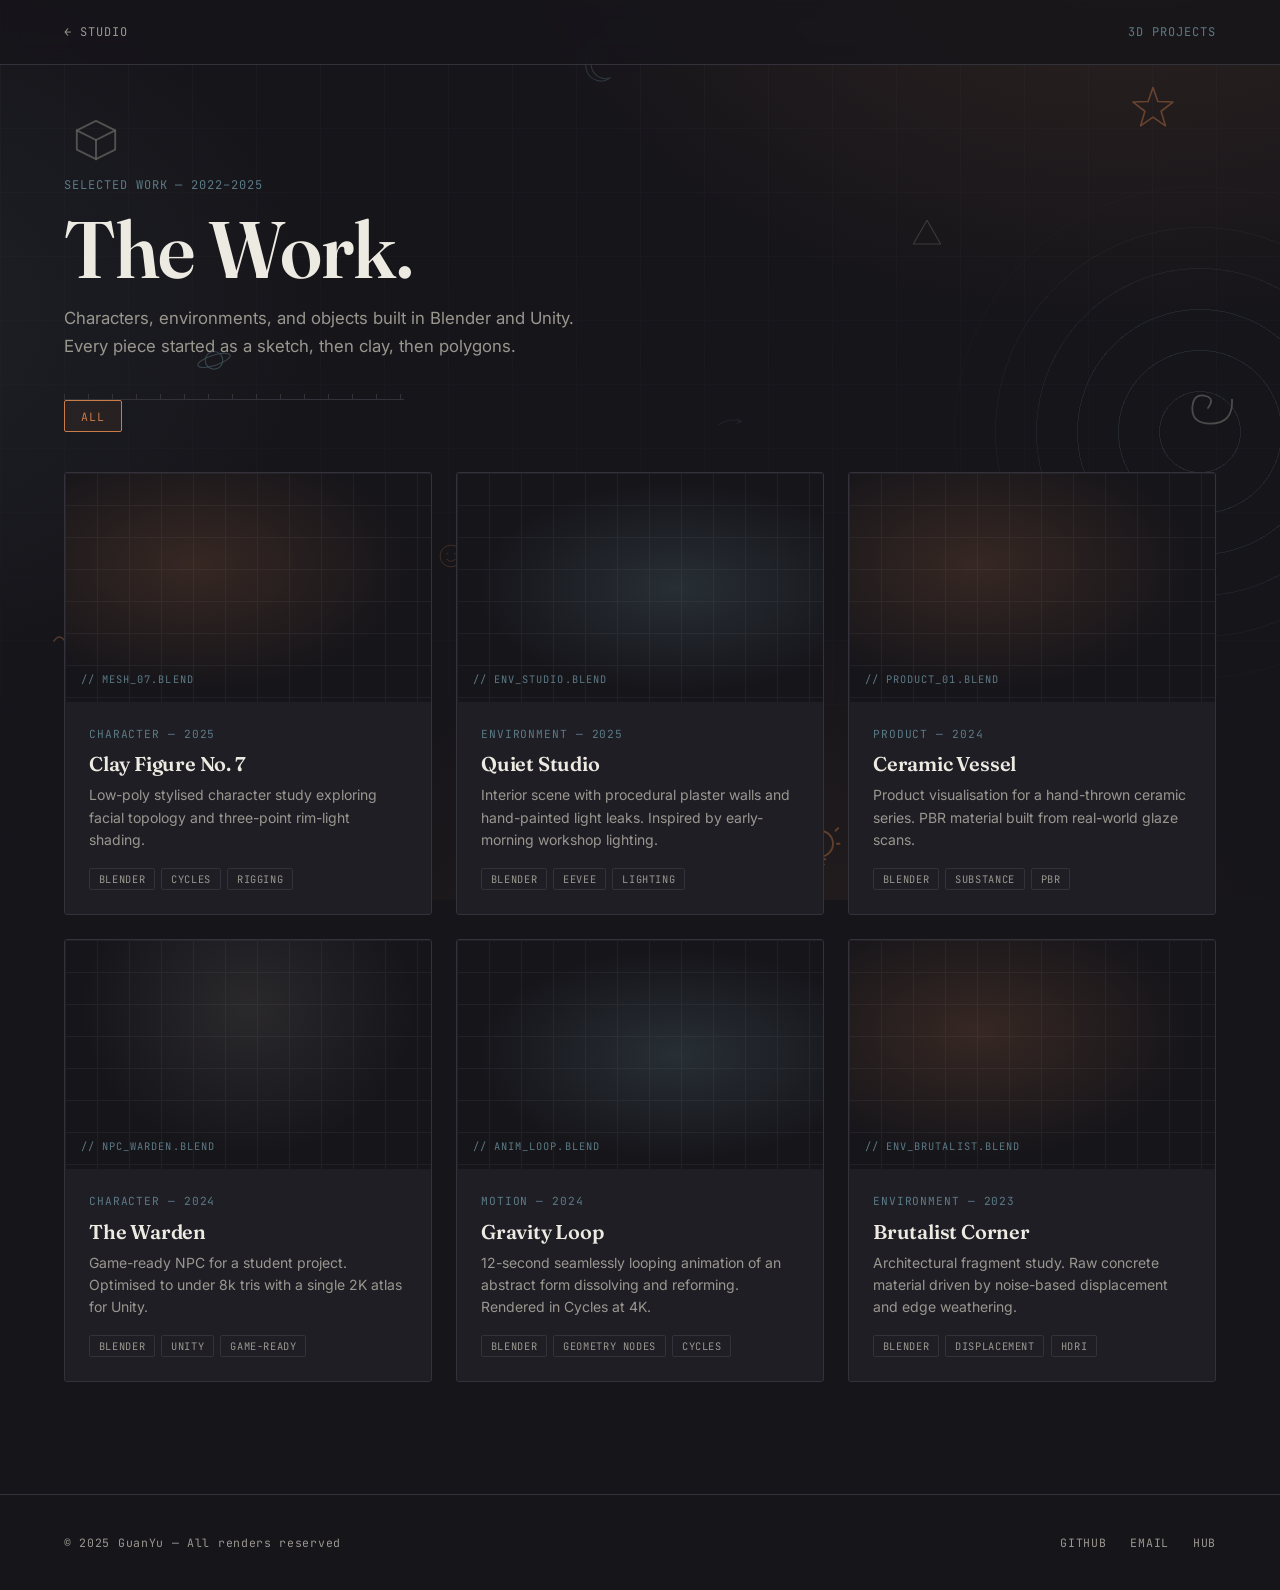
==== commit fb7d4ae1: "Cache-bust assets (?v=3) and brighten background layers The background fix WAS deployed but browsers" ====
--- a/3d-projects/index.html
+++ b/3d-projects/index.html
@@ -6,9 +6,9 @@
   <title>GuanYu — 3D Projects</title>
   <link rel="preconnect" href="https://fonts.googleapis.com">
   <link href="https://fonts.googleapis.com/css2?family=Fraunces:wght@400;600;900&family=Inter:wght@400;500;600&family=JetBrains+Mono:wght@400;500&display=swap" rel="stylesheet">
-  <link rel="stylesheet" href="../css/tokens.css">
-  <link rel="stylesheet" href="../css/inner.css">
-  <link rel="stylesheet" href="../css/editor.css">
+  <link rel="stylesheet" href="../css/tokens.css?v=3">
+  <link rel="stylesheet" href="../css/inner.css?v=3">
+  <link rel="stylesheet" href="../css/editor.css?v=3">
   <style>
     /* ── Filter bar ── */
     .filter-bar {
@@ -155,6 +155,37 @@
       display: none;
     }
 
+    /* ── Awards section ── */
+    /* Hidden until it has at least one award — but always shown in editor mode */
+    .awards-section {
+      margin-top: 5rem;
+      display: none;
+    }
+    body.editor-active .awards-section,
+    .awards-section.has-cards,
+    .awards-section:has(.project-card) {
+      display: block;
+    }
+    .awards-head {
+      margin-bottom: var(--space-3);
+    }
+    .awards-head .section-eyebrow {
+      display: block;
+      margin-bottom: var(--space-1);
+    }
+    .section-title {
+      font-family: var(--font-display);
+      font-size: clamp(1.6rem, 4vw, 2.4rem);
+      font-weight: 600;
+      color: var(--ink);
+      line-height: 1.1;
+      margin: 0;
+    }
+    /* Empty award grid still reserves a little room in editor mode */
+    #award-grid:empty {
+      min-height: 0;
+    }
+
     @media (max-width: 600px) {
       .project-grid { grid-template-columns: 1fr; }
     }
@@ -276,6 +307,14 @@
         </div>
       </article>
 
+    </section>
+
+    <section class="awards-section">
+      <div class="awards-head">
+        <span class="mono-label section-eyebrow">recognition</span>
+        <h2 class="section-title">Awards</h2>
+      </div>
+      <div class="project-grid" id="award-grid"></div>
     </section>
   </div>
 
@@ -288,14 +327,6 @@
     </nav>
   </footer>
 
-  <script type="importmap">
-    {
-      "imports": {
-        "three": "https://unpkg.com/three@0.160.0/build/three.module.js",
-        "three/addons/": "https://unpkg.com/three@0.160.0/examples/jsm/"
-      }
-    }
-  </script>
-  <script type="module" src="../js/editor.js"></script>
+  <script type="module" src="../js/editor.js?v=3"></script>
 </body>
 </html>
--- a/css/tokens.css
+++ b/css/tokens.css
@@ -55,10 +55,20 @@
 html, body {
   margin: 0;
   padding: 0;
-  background: var(--bg);
   color: var(--ink);
   font-family: var(--font-body);
   -webkit-font-smoothing: antialiased;
+}
+
+/*
+  Background lives on <body> ONLY. With html transparent, the body's
+  background propagates to the canvas and the body box itself paints
+  nothing — which lets the fixed z-index:-1 layers (blueprint grid,
+  rings, floating doodles) render above it. If html also had a
+  background, the body would paint over those layers and hide them.
+*/
+body {
+  background: var(--bg);
 }
 
 h1, h2, h3 {
--- a/css/inner.css
+++ b/css/inner.css
@@ -8,6 +8,47 @@
   min-height: 100vh;
   display: flex;
   flex-direction: column;
+  /* Soft studio glows: clay warmth top-right, wire blue mid-left, faint clay at the foot */
+  background:
+    radial-gradient(ellipse 1000px 700px at 88% -12%, rgba(201, 123, 74, 0.14), transparent 62%),
+    radial-gradient(ellipse 800px 600px at -12% 35%, rgba(91, 122, 134, 0.12), transparent 60%),
+    radial-gradient(ellipse 900px 700px at 60% 115%, rgba(201, 123, 74, 0.09), transparent 60%),
+    var(--bg);
+  background-attachment: fixed;
+}
+
+/* Blueprint grid — fixed, fading out toward the bottom so content stays the focus */
+.page-shell::before {
+  content: '';
+  position: fixed;
+  inset: 0;
+  z-index: -1;
+  pointer-events: none;
+  background-image:
+    linear-gradient(var(--line) 1px, transparent 1px),
+    linear-gradient(90deg, var(--line) 1px, transparent 1px);
+  background-size: 64px 64px;
+  opacity: 0.22;
+  -webkit-mask-image: linear-gradient(180deg, black, rgba(0, 0, 0, 0.5) 55%, rgba(0, 0, 0, 0.2));
+  mask-image: linear-gradient(180deg, black, rgba(0, 0, 0, 0.5) 55%, rgba(0, 0, 0, 0.2));
+}
+
+/* Concentric ring motif — quiet technical/HUD accent off the right edge */
+.page-shell::after {
+  content: '';
+  position: fixed;
+  top: 18%;
+  right: -190px;
+  width: 540px;
+  height: 540px;
+  z-index: -1;
+  pointer-events: none;
+  border-radius: 50%;
+  background: repeating-radial-gradient(circle at center,
+    transparent 0 40px,
+    rgba(91, 122, 134, 0.18) 40px 41px);
+  -webkit-mask-image: radial-gradient(circle at center, black 30%, transparent 72%);
+  mask-image: radial-gradient(circle at center, black 30%, transparent 72%);
 }
 
 /* ── Site nav ── */
@@ -19,7 +60,9 @@
   border-bottom: 1px solid var(--line);
   position: sticky;
   top: 0;
-  background: var(--bg);
+  background: rgba(22, 21, 26, 0.78);
+  backdrop-filter: blur(10px);
+  -webkit-backdrop-filter: blur(10px);
   z-index: 10;
 }
 
@@ -48,6 +91,21 @@
 .page-hero {
   padding: var(--space-6) var(--space-5) var(--space-4);
   max-width: 820px;
+  position: relative;
+}
+
+/* Ruler ticks under the hero — quiet drafting-table detail */
+.page-hero::after {
+  content: '';
+  position: absolute;
+  left: var(--space-5);
+  bottom: 0;
+  width: min(340px, 55%);
+  height: 8px;
+  pointer-events: none;
+  background:
+    repeating-linear-gradient(90deg, var(--line) 0 1px, transparent 1px 24px) left bottom / 100% 6px no-repeat,
+    linear-gradient(var(--line), var(--line)) left bottom / 100% 1px no-repeat;
 }
 
 .page-hero .mono-label {
@@ -117,6 +175,8 @@
 @media (max-width: 680px) {
   .site-nav { padding: var(--space-2) var(--space-3); }
   .page-hero { padding: var(--space-5) var(--space-3) var(--space-3); }
+  .page-hero::after { left: var(--space-3); }
+  .page-shell::after { display: none; }  /* rings off on small screens */
   .page-content { padding: 0 var(--space-3) var(--space-5); }
   .site-footer { padding: var(--space-3); flex-direction: column; align-items: flex-start; }
 }
--- a/css/editor.css
+++ b/css/editor.css
@@ -47,6 +47,20 @@
   background: rgba(201, 123, 74, 0.1);
   box-shadow: inset 0 0 0 1px var(--clay);
 }
+
+/* ── Floating editor bar (pages without a nav, e.g. intro) ── */
+.editor-floatbar {
+  position: fixed;
+  top: var(--space-3);
+  right: var(--space-3);
+  z-index: 90;
+  display: flex;
+  align-items: center;
+  gap: var(--space-2);
+  pointer-events: none;
+}
+.editor-floatbar .editor-badge,
+.editor-floatbar .editor-logout { pointer-events: auto; }
 
 /* ── Modal backdrop ── */
 .editor-modal {
@@ -460,9 +474,11 @@
   object-fit: cover;
   opacity: 0;
   transition: opacity 0.5s ease;
-}
-.carousel__slide.is-active { opacity: 1; }
+  pointer-events: none;   /* only the active slide is interactive (matters for iframes) */
+}
+.carousel__slide.is-active { opacity: 1; z-index: 1; pointer-events: auto; }
 .carousel--contain .carousel__slide { object-fit: contain; }
+iframe.carousel__slide { border: 0; background: #000; }
 
 .carousel__nav {
   position: absolute;
@@ -511,6 +527,48 @@
 }
 .carousel__dot.is-active { background: var(--clay); transform: scale(1.35); }
 
+/* Play hint shown over a video thumbnail (when controls are hidden) */
+.carousel__play {
+  position: absolute;
+  top: 50%;
+  left: 50%;
+  transform: translate(-50%, -50%);
+  width: 48px;
+  height: 48px;
+  display: flex;
+  align-items: center;
+  justify-content: center;
+  background: rgba(22, 21, 26, 0.55);
+  border: 1px solid rgba(255, 255, 255, 0.3);
+  border-radius: 50%;
+  color: var(--ink);
+  font-size: 1rem;
+  padding-left: 3px;
+  pointer-events: none;
+  z-index: 3;
+}
+
+/* ── Upload modal: paste-a-link row ── */
+.upload-link-row {
+  display: flex;
+  gap: var(--space-2);
+  align-items: stretch;
+}
+.upload-link-row input {
+  flex: 1;
+  min-width: 0;
+  background: var(--bg);
+  border: 1px solid var(--line);
+  border-radius: 2px;
+  color: var(--ink);
+  font-family: var(--font-body);
+  font-size: 0.9rem;
+  padding: 0.6rem 0.8rem;
+  outline: none;
+}
+.upload-link-row input:focus { border-color: var(--clay); }
+.upload-link-row button { white-space: nowrap; }
+
 /* ── Upload modal: media thumbnail strip ── */
 .upload-media-strip {
   display: flex;
@@ -537,7 +595,28 @@
   overflow: hidden;
   padding: 0;
 }
-.media-chip--img img { width: 100%; height: 100%; object-fit: cover; display: block; }
+.media-chip--img img,
+.media-chip--img video { width: 100%; height: 100%; object-fit: cover; display: block; }
+.media-chip__ph {
+  width: 100%;
+  height: 100%;
+  display: flex;
+  align-items: center;
+  justify-content: center;
+  color: var(--clay);
+  font-size: 1.1rem;
+}
+.media-chip__badge {
+  position: absolute;
+  bottom: 3px;
+  left: 3px;
+  font-size: 0.58rem;
+  color: var(--ink);
+  background: rgba(22, 21, 26, 0.7);
+  border-radius: 2px;
+  padding: 0 3px;
+  pointer-events: none;
+}
 .media-chip__x {
   position: absolute;
   top: 3px;
@@ -733,6 +812,12 @@
   color: var(--ink-dim);
   line-height: 1.7;
   margin: 0;
+  white-space: pre-line;   /* preserve the paragraph breaks typed in the editor */
+}
+
+/* Preserve line breaks in project/award card descriptions too */
+.project-card__desc {
+  white-space: pre-line;
 }
 
 .detail-modal__tags {
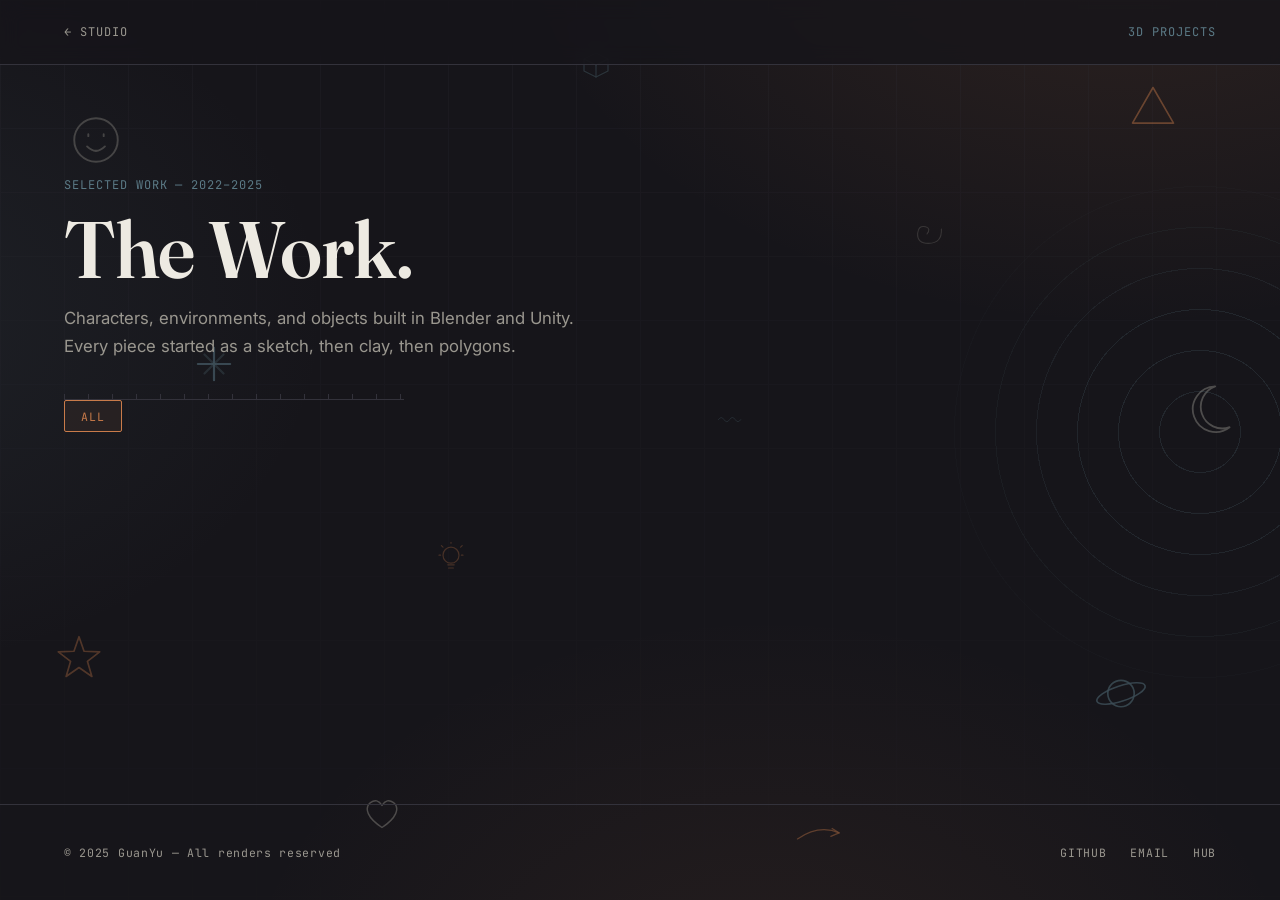
==== commit 1fadd4a2: "1 update" ====
--- a/3d-projects/index.html
+++ b/3d-projects/index.html
@@ -211,101 +211,6 @@
 
     <section class="project-grid" id="project-grid">
 
-      <article class="project-card" data-category="character" data-hue="clay">
-        <div class="project-card__thumb">
-          <span class="project-card__label">// mesh_07.blend</span>
-        </div>
-        <div class="project-card__body">
-          <p class="mono-label project-card__meta">Character — 2025</p>
-          <h2 class="project-card__title">Clay Figure No. 7</h2>
-          <p class="project-card__desc">Low-poly stylised character study exploring facial topology and three-point rim-light shading.</p>
-          <div class="project-card__tags">
-            <span class="tag">Blender</span>
-            <span class="tag">Cycles</span>
-            <span class="tag">Rigging</span>
-          </div>
-        </div>
-      </article>
-
-      <article class="project-card" data-category="environment" data-hue="wire">
-        <div class="project-card__thumb">
-          <span class="project-card__label">// env_studio.blend</span>
-        </div>
-        <div class="project-card__body">
-          <p class="mono-label project-card__meta">Environment — 2025</p>
-          <h2 class="project-card__title">Quiet Studio</h2>
-          <p class="project-card__desc">Interior scene with procedural plaster walls and hand-painted light leaks. Inspired by early-morning workshop lighting.</p>
-          <div class="project-card__tags">
-            <span class="tag">Blender</span>
-            <span class="tag">EEVEE</span>
-            <span class="tag">Lighting</span>
-          </div>
-        </div>
-      </article>
-
-      <article class="project-card" data-category="product" data-hue="clay">
-        <div class="project-card__thumb">
-          <span class="project-card__label">// product_01.blend</span>
-        </div>
-        <div class="project-card__body">
-          <p class="mono-label project-card__meta">Product — 2024</p>
-          <h2 class="project-card__title">Ceramic Vessel</h2>
-          <p class="project-card__desc">Product visualisation for a hand-thrown ceramic series. PBR material built from real-world glaze scans.</p>
-          <div class="project-card__tags">
-            <span class="tag">Blender</span>
-            <span class="tag">Substance</span>
-            <span class="tag">PBR</span>
-          </div>
-        </div>
-      </article>
-
-      <article class="project-card" data-category="character" data-hue="dim">
-        <div class="project-card__thumb">
-          <span class="project-card__label">// npc_warden.blend</span>
-        </div>
-        <div class="project-card__body">
-          <p class="mono-label project-card__meta">Character — 2024</p>
-          <h2 class="project-card__title">The Warden</h2>
-          <p class="project-card__desc">Game-ready NPC for a student project. Optimised to under 8k tris with a single 2K atlas for Unity.</p>
-          <div class="project-card__tags">
-            <span class="tag">Blender</span>
-            <span class="tag">Unity</span>
-            <span class="tag">Game-ready</span>
-          </div>
-        </div>
-      </article>
-
-      <article class="project-card" data-category="motion" data-hue="wire">
-        <div class="project-card__thumb">
-          <span class="project-card__label">// anim_loop.blend</span>
-        </div>
-        <div class="project-card__body">
-          <p class="mono-label project-card__meta">Motion — 2024</p>
-          <h2 class="project-card__title">Gravity Loop</h2>
-          <p class="project-card__desc">12-second seamlessly looping animation of an abstract form dissolving and reforming. Rendered in Cycles at 4K.</p>
-          <div class="project-card__tags">
-            <span class="tag">Blender</span>
-            <span class="tag">Geometry Nodes</span>
-            <span class="tag">Cycles</span>
-          </div>
-        </div>
-      </article>
-
-      <article class="project-card" data-category="environment" data-hue="clay">
-        <div class="project-card__thumb">
-          <span class="project-card__label">// env_brutalist.blend</span>
-        </div>
-        <div class="project-card__body">
-          <p class="mono-label project-card__meta">Environment — 2023</p>
-          <h2 class="project-card__title">Brutalist Corner</h2>
-          <p class="project-card__desc">Architectural fragment study. Raw concrete material driven by noise-based displacement and edge weathering.</p>
-          <div class="project-card__tags">
-            <span class="tag">Blender</span>
-            <span class="tag">Displacement</span>
-            <span class="tag">HDRI</span>
-          </div>
-        </div>
-      </article>
 
     </section>
 
